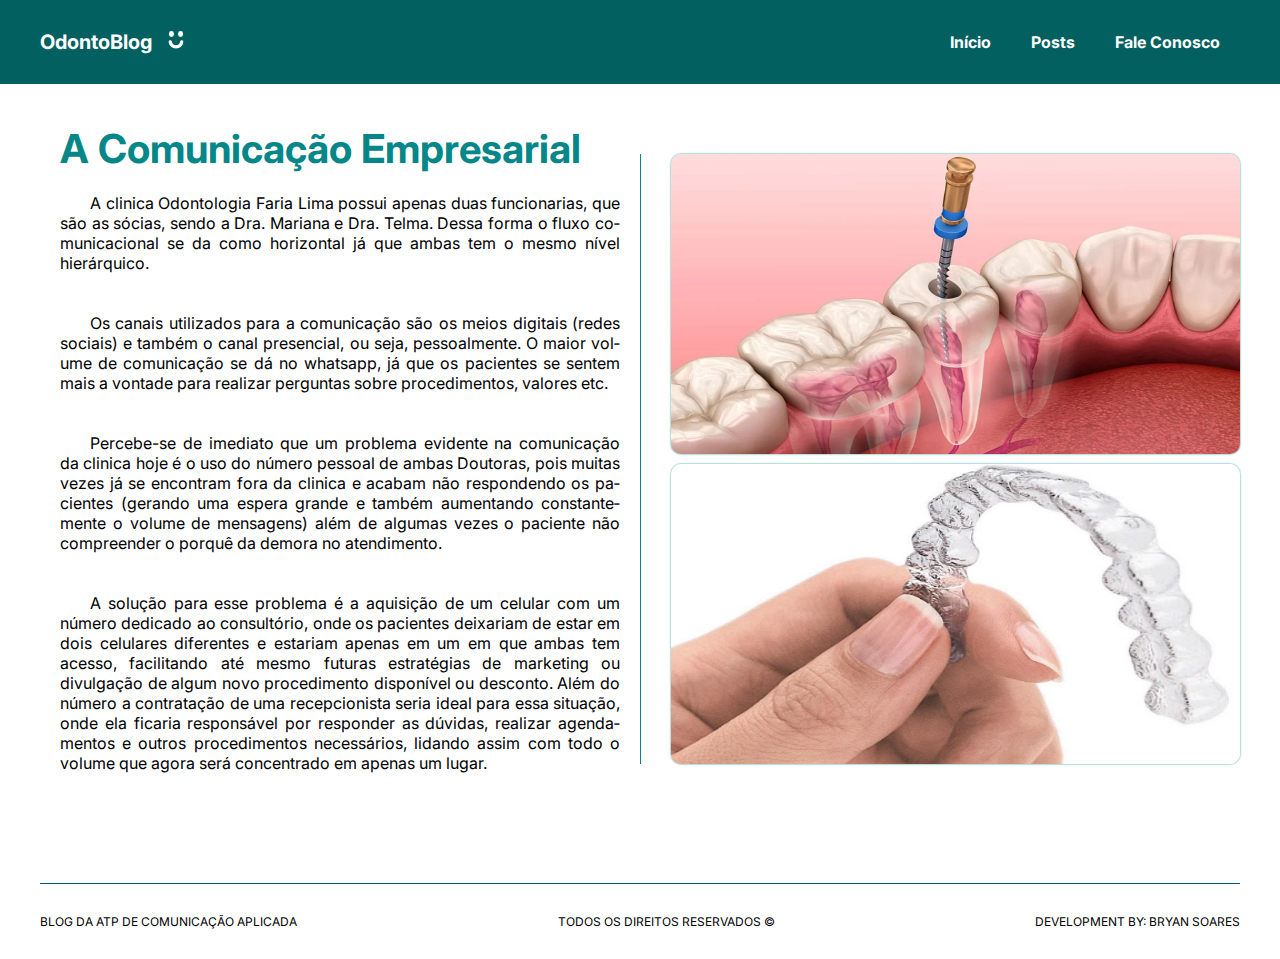
==== aComunicacaoEmpresarial.html @ 68820dea "deploy" ====
<!DOCTYPE html>
<html lang="en">

<head>
    <meta charset="UTF-8">
    <meta name="viewport" content="width=device-width, initial-scale=1.0">
    <meta name="description" content="blog da disciplina de comunicação aplicada ATP-PUCPR">
    <link rel="shortcut icon" href="assets/img/sorrizinho.svg" type="image/x-icon">
    <link rel="stylesheet" href="assets/css/style.css">
    <title>OdontoBlog :: A Comunicação Empresarial</title>
</head>

<body>
    <button id="openMenu">☰</button>
    <aside class="menu menuMobile" id="menu">
        <div class="main-content menu-content">
            <div>
                <h1>OdontoBlog <img src="assets/img/sorrizinho.svg" width="18" height="18"
                        alt="icone de um rosto sorrindo">
                </h1>
            </div>
            <ul>
                <li><a href="index.html" target="_parent">Início</a></li>
                <li><a href="posts.html" target="_parent">Posts</a></li>
                <li><a href="faleConosco.html" target="_parent">Fale Conosco</a></li>
            </ul>
        </div>
    </aside>

    <section class="container">
        <div class="main-content padrao-text-posts">
            <div class="post-text-content">
                <h2>A Comunicação Empresarial</h2>
                <p>
                    A clinica Odontologia Faria Lima possui apenas duas funcionarias, que são as sócias, sendo a Dra.
                    Mariana e Dra. Telma.
                    Dessa forma o fluxo comunicacional se da como horizontal já que ambas tem o mesmo nível hierárquico.
                </p>
                <p>
                    Os canais utilizados para a comunicação são os meios digitais (redes sociais) e também o canal
                    presencial, ou seja,
                    pessoalmente. O maior volume de comunicação se dá no whatsapp, já que os pacientes se sentem mais a
                    vontade para
                    realizar perguntas sobre procedimentos, valores etc.
                </p>

                <p>
                    Percebe-se de imediato que um problema evidente na comunicação da clinica hoje é o uso do número
                    pessoal de ambas
                    Doutoras, pois muitas vezes já se encontram fora da clinica e acabam não respondendo os pacientes
                    (gerando uma espera
                    grande e também aumentando constantemente o volume de mensagens) além de algumas vezes o paciente
                    não compreender o
                    porquê da demora no atendimento.
                </p>
                <p>
                    A solução para esse problema é a aquisição de um celular com um número dedicado ao consultório, onde
                    os pacientes
                    deixariam de estar em dois celulares diferentes e estariam apenas em um em que ambas tem acesso,
                    facilitando até mesmo
                    futuras estratégias de marketing ou divulgação de algum novo procedimento disponível ou desconto.
                    Além do número a
                    contratação de uma recepcionista seria ideal para essa situação, onde ela ficaria responsável por
                    responder as dúvidas,
                    realizar agendamentos e outros procedimentos necessários, lidando assim com todo o volume que agora
                    será concentrado em
                    apenas um lugar.
                </p>

            </div>

            <div class="card-img">
                <img src="assets/img/canal.webp" width="438" height="300" alt="foto interna do consultório">
                <img src="assets/img/invisalign0.webp" width="438" height="300" alt="foto interna do consultório">
            </div>
        </div>
    </section>


    <footer class="foot">
        <div class="rodape main-content">
            <p>blog da atp de comunicação aplicada</p>
            <p>todos os direitos reservados &copy;</p>
            <p>development by: bryan soares</p>
        </div>
    </footer>

    <script src="assets/js/main.js" defer></script>
</body>

</html>
---- assets/css/style.css ----
@import url('https://fonts.googleapis.com/css2?family=Inter:wght@300;400;700&display=swap');

:root {
    --primary-c: #036061;
    --secondary-c: #fff;
    --span-c: #848484;
    --green-texts: #058789;
}

* {
    padding: 0;
    margin: 0;
    box-sizing: border-box;
}

html {
    font-size: 62.5%;
}

h1,
h2,
h3,
a,
p,
span {
    font-family: 'Inter';
}

h1 {
    font-size: 5rem;
}

h2 {
    font-size: 4rem;
}

h3 {
    font-size: 3rem;
}

input,
button {
    border-radius: .5rem;
}

p,
li,
a {
    font-size: 1.6rem;
}

ul {
    list-style-type: none;
}

body {
    padding-top: 84px;
}

.main-content {
    max-width: 120rem;
    margin: 0 auto;
}

.container {
    width: 100%;
    min-height: max-content;
    padding: 2rem;
}

.menu {
    background-color: var(--primary-c);
    padding: 2rem;
    position: fixed;
    left: 0;
    right: 0;
    top: 0;
    z-index: 100;
}

.menu h1 {
    font-size: 2rem;
    color: var(--secondary-c);
}

.menu h1 img {
    margin-left: 1rem;
}

.menu ul {
    display: flex;
}

.menu-content {
    display: flex;
    align-items: center;
    justify-content: space-between;
}

.menu ul li a {
    display: block;
    color: var(--secondary-c);
    padding: 1.2rem 2rem;
    text-decoration: none;
    font-weight: bold;
    position: relative;
    border-radius: .5rem;
}

.menu ul li a::after {
    content: '';
    width: 0;
    height: 1px;
    background-color: var(--green-texts);
    position: absolute;
    bottom: 2px;
    left: 0;
    transition: .5s;
}

.menu ul li a:hover::after {
    background-color: var(--secondary-c);
    left: 25%;
    width: 50%;
}

.logo-hero {
    display: flex;
    justify-content: center;
    align-items: center;
    padding: 9rem 0;
    border-bottom: .1rem solid var(--green-texts);
}

.hero {
    background-image: url('../img/bg-hero.svg');
    background-size: contain;
    background-position: right;
    background-repeat: no-repeat;
}

.title-post-section {
    text-transform: uppercase;
    color: var(--green-texts);
    margin-bottom: 2rem;
}

.posts-content {
    display: grid;
    grid-template-columns: repeat(auto-fill, minmax(300px, 1fr));
    gap: 2rem;
}

.post {
    padding: 2rem 2rem 2rem 0;
}

.post h3 {
    color: var(--green-texts);
    margin-bottom: 2rem;
}

.post p {
    text-align: justify;

    word-break: keep-all;
}

.post span {
    color: var(--span-c);
    display: block;
    font-size: 1.3rem;
    padding-top: 1rem;

}

.call-bg {
    background-color: var(--primary-c);
    margin-top: 5rem;
}

.call-to-action {
    display: flex;
    align-items: center;
    justify-content: space-between;
    padding: 5rem 0;
}

.call-to-action h2 {
    font-size: 3rem;
    width: max-content;
    color: var(--secondary-c);
}

.send-email {
    display: flex;
}

.send-email button {
    border: none;
    padding: 1rem 3rem;
    background-color: var(--green-texts);
    color: var(--secondary-c);
    font-weight: bold;
    font-size: 1.5rem;
    margin-left: 1rem;
    transition: .2s ease-in-out;
    cursor: pointer;
}

.send-email input {
    padding: 2rem 20rem 2rem 1rem;
    border: none;
    outline: none;
    transition: box-shadow .2s ease-in-out;
}

.send-email input:focus {
    box-shadow: 0 0 5px 2px #fff;
}

.send-email button:hover {
    transform: translate3d(5px, -5px, 0);
    box-shadow: -5px 5px 2px rgb(255, 255, 255);
}

.rodape {
    display: flex;
    justify-content: space-between;
    border-top: 1px solid var(--primary-c);
    padding: 3rem 0;
    margin-top: 5rem;
    text-transform: uppercase;
}

.foot {
    padding: 0 2rem;
}

.rodape p {
    font-size: 1.2rem;
}

#openMenu {
    border: none;
    background-color: var(--primary-c);
    padding: .5rem 1rem;
    border-radius: .2rem;
    font-size: 3rem;
    color: var(--secondary-c);
    font-weight: bold;
    cursor: pointer;
    position: fixed;
    right: 2rem;
    top: 2rem;
    z-index: 200;
    display: none;
}

.article {
    position: relative;
    border-bottom: 1px solid var(--primary-c);
    padding-bottom: 5rem;
}

.article h2 {
    color: var(--green-texts);
    padding: 2rem 0;
}

.article span {
    display: block;
    color: var(--span-c);
    font-size: 1.5rem;
    padding: 4rem 0;
}

.article a {
    display: block;
    position: absolute;
    right: 0;
    bottom: 10px;
    padding: 2rem 0;
    text-decoration: none;
    padding: 1.5rem 3rem;
    background-color: var(--green-texts);
    color: var(--secondary-c);
    border-radius: .5rem;
    transition: bottom .2s ease-in-out, box-shadow .2s ease-in-out;
}

.article a:hover {
    bottom: 15px;
    box-shadow: 0 5px var(--primary-c), 0 0 10px var(--primary-c);
}

.article a:focus {
    outline: none;
    background: var(--primary-c);
}

.article .notice {
    background-color: var(--green-texts);
    color: var(--secondary-c);
    width: max-content;
    padding: 1rem 2rem;
    border-radius: .5rem;
    margin: 2rem 0;
}

.title-contact {
    text-align: center;
    color: var(--green-texts);
    padding: 2rem 0;
    margin-bottom: 5rem;
    border-bottom: 1px solid var(--primary-c);
}

.contact-text h3,
.contact-text p {
    margin: 2rem 0;
}

.contact-text h3 {
    font-size: 4rem;
    color: var(--green-texts);
}

.contact-text p,
.contact-text a {
    font-size: 2rem;
}

.contact-text a {
    text-decoration: none;
    color: var(--primary-c);
    font-weight: bold;
}

.grid-contact {
    display: grid;
    grid-template-columns: repeat(2, 1fr);
    align-items: center;
}

.contact-icons {
    position: relative;
}

.mockup {
    display: flex;
    align-items: center;
    justify-content: center;
    position: relative;
}

.icons {
    position: absolute;
}

.icons a {
    display: flex;
    align-items: center;
    flex-direction: column;
    justify-content: center;
    padding: 2rem;
    transition: all .5s ease-in-out;
    border-radius: 100%;
}

.icons a:hover {
    transform: scale(105%);
    box-shadow: 0 0 2px #606060ce;
}

.mockup img {
    width: 70%;

}

.padrao-text-posts {
    display: grid;
    grid-template-columns: 1fr 1fr;
    align-items: center;
}

.post-text-content {
    display: flex;
    flex-direction: column;
    padding: 2rem;
}

.padrao-text-posts h2 {
    color: var(--green-texts);
}

.padrao-text-posts p {
    margin: 2rem 0;
    text-align: justify;
    word-break: unset;
    text-indent: 3rem;
    -webkit-hyphens: auto;
    -ms-hyphens: auto;
    hyphens: auto;
}

.card-img {
    border-left: 1px solid var(--green-texts);
    padding: 0 0 0 3rem;
    display: grid;
    grid-template-columns: 1fr;
    gap: 1rem;
}

.padrao-text-posts img {
    display: block;
    margin: 0 auto;
    border-radius: 1rem;
    box-shadow: 0 0 2px var(--green-texts);
    width: 100%;
    transition: box-shadow .3s ease-in-out;
}

.padrao-text-posts img:hover {
    box-shadow: 0 0 8px var(--green-texts);
}

.padrao-text-posts a {
    color: var(--green-texts);
    font-weight: bold;
    text-decoration: none;
}

.padrao-text-posts a:hover {
    color: var(--primary-c);
}



@media (max-width: 900px) {

    .menu h1 {
        margin-bottom: 2rem;
    }

    .menuMobile {
        display: none;
    }

    .menu-content ul {
        flex-direction: column;
        text-align: center;
    }

    .menu-content ul li {
        margin-top: 1rem;
    }

    .menu-content {
        flex-direction: column;
    }

    #openMenu {
        display: block;
    }


    .posts-content {
        grid-template-columns: 1fr;
    }

    .rodape {
        flex-direction: column;
        align-items: center;
    }

    .rodape p {
        margin: 1rem auto;
    }

    .call-to-action {
        flex-direction: column;
        padding: 0 2rem;
    }

    .hero h2 img {
        width: 80%;
        display: block;
        margin: 0 auto;
    }

    .call-bg {

        display: flex;
        justify-content: center;
    }

    .call-to-action h2 {
        margin: 2rem 0;
        width: 100%;
        text-align: left;
    }

    .send-email {
        padding: 2rem 0;
        width: 100%;
        display: grid;
        grid-template-columns: 70% 30%;
    }

    .send-email input {
        width: 100%;
        padding: 2rem 1rem;
    }


    .grid-contact {
        grid-template-columns: 1fr;
        gap: 2rem;
    }

    .icons img {
        width: 70%;
    }

    .card-img {
        border-left: none;
        padding: 3rem 0 0 0;
        border-top: 1px solid var(--green-texts);
    }

    .padrao-text-posts {
        grid-template-columns: 1fr;
    }


}

@media (max-width: 460px) {
    .send-email button {
        padding: 0;

    }
}

::-webkit-scrollbar {
    background-color: var(--secondary-c);
    width: 5px;

}

::-webkit-scrollbar-thumb {
    background-color: var(--primary-c);
    border-radius: 20rem;
}

::selection {
    background-color: var(--primary-c);
    color: var(--secondary-c);
}
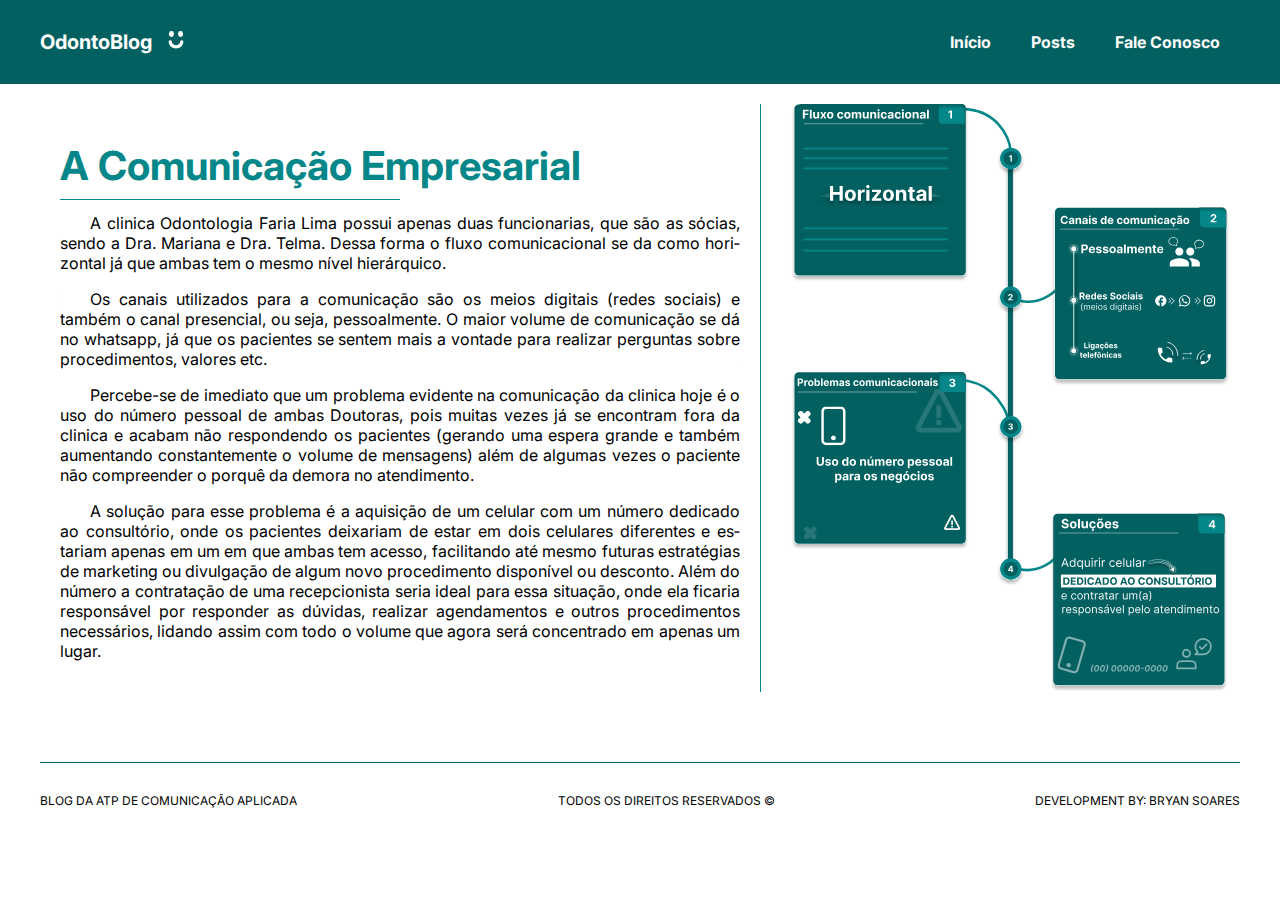
==== commit 28a7d225: "deploy" ====
--- a/aComunicacaoEmpresarial.html
+++ b/aComunicacaoEmpresarial.html
@@ -31,11 +31,13 @@
         <div class="main-content padrao-text-posts">
             <div class="post-text-content">
                 <h2>A Comunicação Empresarial</h2>
+
                 <p>
                     A clinica Odontologia Faria Lima possui apenas duas funcionarias, que são as sócias, sendo a Dra.
                     Mariana e Dra. Telma.
                     Dessa forma o fluxo comunicacional se da como horizontal já que ambas tem o mesmo nível hierárquico.
                 </p>
+
                 <p>
                     Os canais utilizados para a comunicação são os meios digitais (redes sociais) e também o canal
                     presencial, ou seja,
@@ -53,6 +55,7 @@
                     não compreender o
                     porquê da demora no atendimento.
                 </p>
+
                 <p>
                     A solução para esse problema é a aquisição de um celular com um número dedicado ao consultório, onde
                     os pacientes
@@ -69,9 +72,8 @@
 
             </div>
 
-            <div class="card-img">
-                <img src="assets/img/canal.webp" width="438" height="300" alt="foto interna do consultório">
-                <img src="assets/img/invisalign0.webp" width="438" height="300" alt="foto interna do consultório">
+            <div class="card-img no-shadow">
+                <img src="assets/img/infoGrafico.svg" alt="infografico informativo sobre a comuniacação da empresa">
             </div>
         </div>
     </section>
--- a/assets/css/style.css
+++ b/assets/css/style.css
@@ -149,6 +149,10 @@
     display: grid;
     grid-template-columns: repeat(auto-fill, minmax(300px, 1fr));
     gap: 2rem;
+    height: max-content;
+    /* background-color: red; */
+    align-items: center;
+    justify-content: space-between;
 }
 
 .post {
@@ -158,6 +162,7 @@
 .post h3 {
     color: var(--green-texts);
     margin-bottom: 2rem;
+    font-size: 2.4rem;
 }
 
 .post p {
@@ -232,6 +237,7 @@
     margin-top: 5rem;
     text-transform: uppercase;
 }
+
 
 .foot {
     padding: 0 2rem;
@@ -380,7 +386,7 @@
 
 .padrao-text-posts {
     display: grid;
-    grid-template-columns: 1fr 1fr;
+    grid-template-columns: 1.5fr 1fr;
     align-items: center;
 }
 
@@ -391,11 +397,25 @@
 }
 
 .padrao-text-posts h2 {
-    color: var(--green-texts);
+    margin: 1.5rem 0;
+    color: var(--green-texts);
+    position: relative;
+    width: 100%;
+    padding-right: 20px;
+}
+
+.padrao-text-posts h2::after {
+    content: '';
+    position: absolute;
+    width: 50%;
+    height: 1px;
+    left: 0;
+    bottom: -10px;
+    background-color: var(--green-texts);
 }
 
 .padrao-text-posts p {
-    margin: 2rem 0;
+    margin: .8rem 0;
     text-align: justify;
     word-break: unset;
     text-indent: 3rem;
@@ -435,6 +455,11 @@
     color: var(--primary-c);
 }
 
+.no-shadow img,
+.no-shadow img:hover {
+    box-shadow: none;
+}
+
 
 
 @media (max-width: 900px) {
